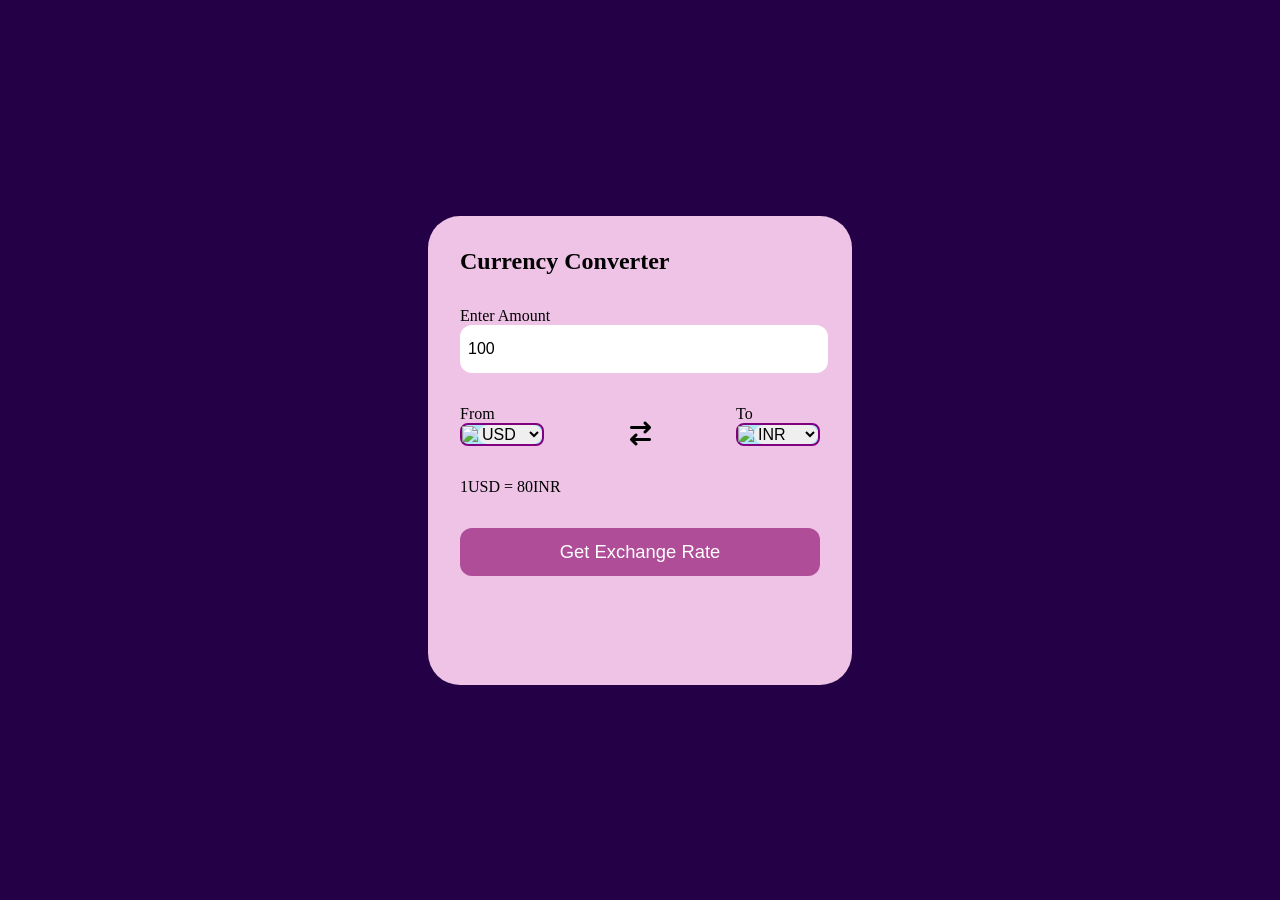
==== Currency_Converter/index.html @ 050fc7d0 "Added Currency Converter Project" ====
<!DOCTYPE html>
<html lang="en">
<head>
    <meta charset="UTF-8">
    <meta name="viewport" content="width=device-width, initial-scale=1.0">
    <title>Currency Converter</title>
    <link rel="stylesheet" href="style.css">
    <link rel="stylesheet" href="https://cdnjs.cloudflare.com/ajax/libs/font-awesome/6.5.1/css/all.min.css" integrity="sha512-DTOQO9RWCH3ppGqcWaEA1BIZOC6xxalwEsw9c2QQeAIftl+Vegovlnee1c9QX4TctnWMn13TZye+giMm8e2LwA==" crossorigin="anonymous" referrerpolicy="no-referrer" />
</head>
<body>
    <div class="container">
        <h2>Currency Converter</h2>
        <form>
            <div class="amount">

                <p>Enter Amount</p>
                <input value="100" type="text">
            </div>
            <div class="dropdown">
                <div class="from">
                    <p>From</p>
                    <div class="select-container">
                        <img src="https://flagsapi.com/US/flat/64.png">
                        <select name="from">
                            <!-- <option value="USD">USD</option>
                            <option value="INR">INR</option>
                            <option value="EUR">EUR</option>
                            <option value="AUD">AUD</option> -->
                        </select>
                    </div>
                </div>
                <i class="fa-solid fa-arrow-right-arrow-left"></i>

                <div class="to">
                    <p>To</p>
                    <div class="select-container">
                        <img src="https://flagsapi.com/IN/flat/64.png">
                        <select name="to">
                            <!-- <option value="USD">USD</option>
                            <option value="INR" selected>INR</option>
                            <option value="EUR">EUR</option>
                            <option value="AUD">AUD</option> -->
                        </select>
                    </div>
                </div>
            </div>
            <div class="msg">1USD = 80INR</div>
            <button>Get Exchange Rate</button>
        </form>
    </div>
    <script src="codes.js"></script>
    <script src="app.js"></script>
    
</body>
</html>
---- Currency_Converter/style.css ----
*{
    margin: 0;
    padding: 0;
}
body{
    display: flex;
    justify-content: center;
    align-items: center;
    min-height: 100vh;
    background-color: #240046; /*#e0aaff*/
}
.container{
    background-color: #efc3e6;
    padding: 2rem;
    border-radius: 2rem;
    min-height: 45vh;
    width: 40vh;
}
form{
    margin: 2rem 0 1rem 0;
}
form select,button,input{
    width: 100%;
    border: none;
    outline: none;
    border-radius: 0.75rem;
}
form input{
    font-size: 1rem;
    height: 3rem;
    padding-left: 0.5rem;
}
.dropdown{
    display: flex;
    justify-content: space-between;
    align-items: center;
    margin-top: 2rem;
}
.dropdown i{
    font-size: 1.5rem;
    margin-top: 1rem;
}
.select-container img{
    max-width: 2rem;
}
.select-container{
    display: flex;
    justify-content: center;
    align-items: center;
    width: 5rem;
    background-color: #ade8f4;
    border-radius: 0.5rem;
    border: 2px solid  purple;
}
.select-container select{
    font-size: 1rem;
}
.msg{
    margin: 2rem 0 2rem 0;
}
form button{
    height: 3rem;
    background-color: #af4d98;
    color: #fff;
    font-size: 1.15rem;
    cursor: pointer;
}
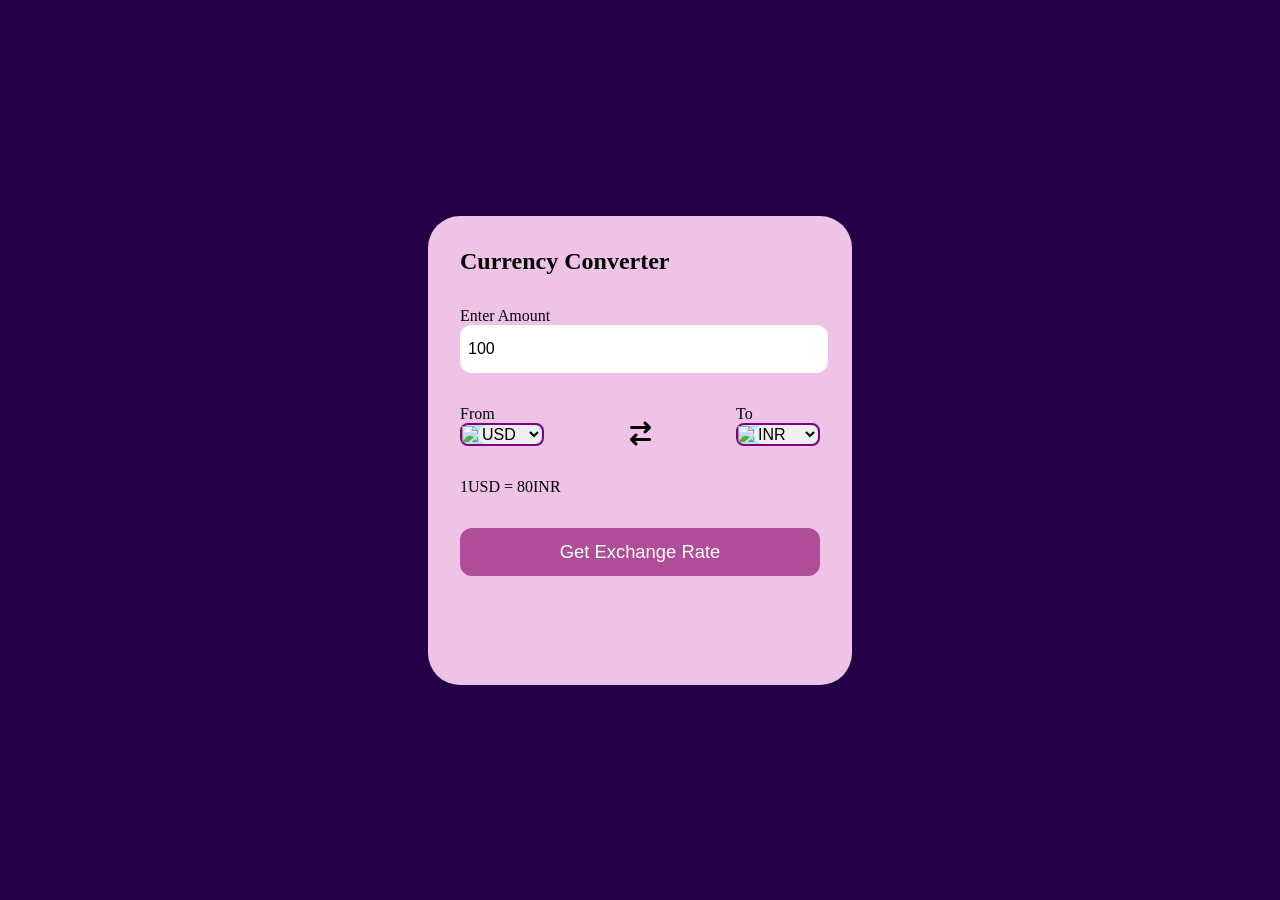
==== commit 528d854c: "Added favicon to currency converter project" ====
--- a/Currency_Converter/index.html
+++ b/Currency_Converter/index.html
@@ -6,6 +6,7 @@
     <title>Currency Converter</title>
     <link rel="stylesheet" href="style.css">
     <link rel="stylesheet" href="https://cdnjs.cloudflare.com/ajax/libs/font-awesome/6.5.1/css/all.min.css" integrity="sha512-DTOQO9RWCH3ppGqcWaEA1BIZOC6xxalwEsw9c2QQeAIftl+Vegovlnee1c9QX4TctnWMn13TZye+giMm8e2LwA==" crossorigin="anonymous" referrerpolicy="no-referrer" />
+    <link rel="icon" type="image/jpeg" href="favicon.png">
 </head>
 <body>
     <div class="container">
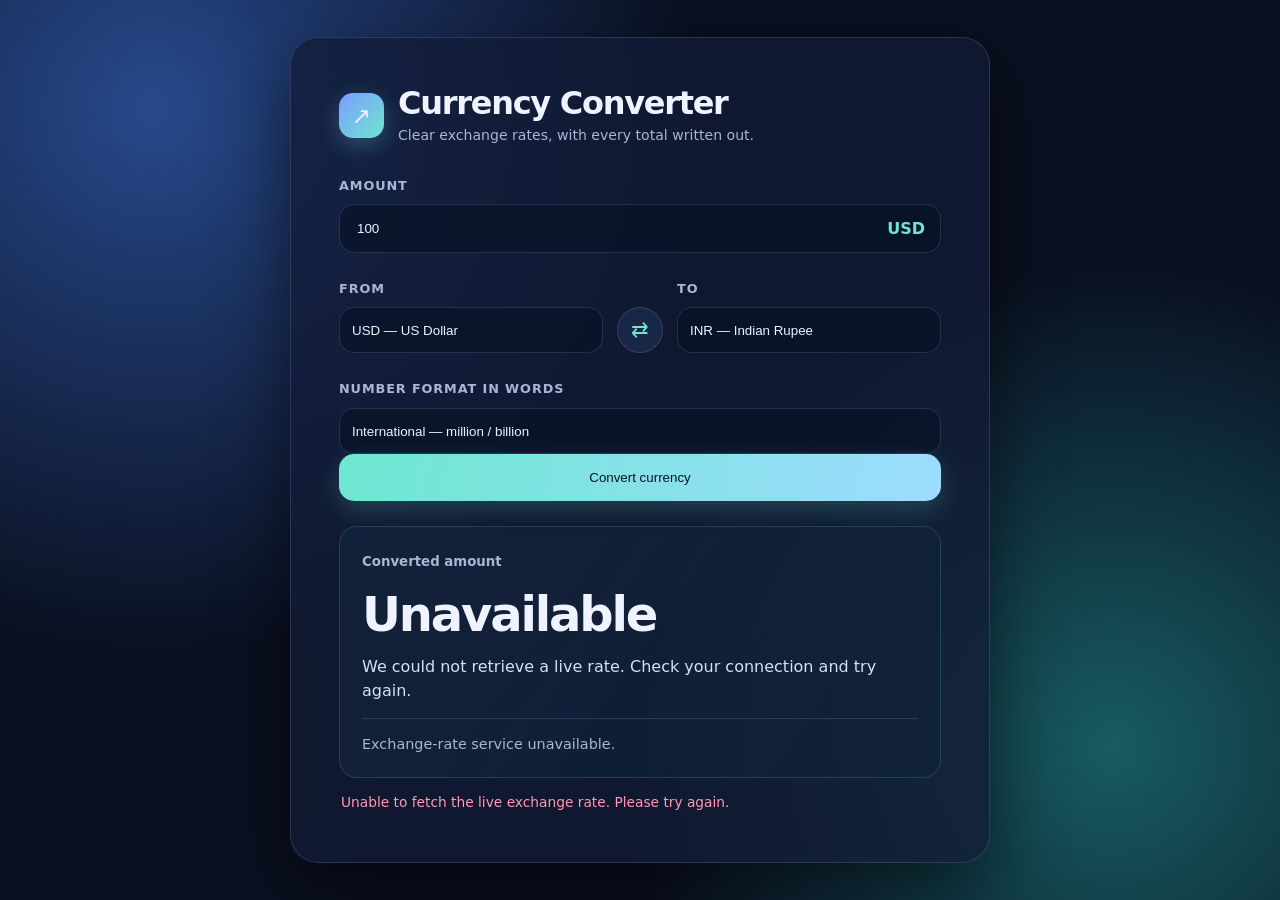
==== commit c418d16c: "Upgraded webpage by codex n readme file" ====
--- a/Currency_Converter/index.html
+++ b/Currency_Converter/index.html
@@ -1,4 +1,6 @@
-<!DOCTYPE html>
+<!-- previous code which depends on css, js file and this is done by apna college tutorial -->
+
+<!-- <!DOCTYPE html>
 <html lang="en">
 <head>
     <meta charset="UTF-8">
@@ -23,10 +25,10 @@
                     <div class="select-container">
                         <img src="https://flagsapi.com/US/flat/64.png">
                         <select name="from">
-                            <!-- <option value="USD">USD</option>
+                            <option value="USD">USD</option>
                             <option value="INR">INR</option>
                             <option value="EUR">EUR</option>
-                            <option value="AUD">AUD</option> -->
+                            <option value="AUD">AUD</option> 
                         </select>
                     </div>
                 </div>
@@ -37,10 +39,10 @@
                     <div class="select-container">
                         <img src="https://flagsapi.com/IN/flat/64.png">
                         <select name="to">
-                            <!-- <option value="USD">USD</option>
+                            <option value="USD">USD</option>
                             <option value="INR" selected>INR</option>
                             <option value="EUR">EUR</option>
-                            <option value="AUD">AUD</option> -->
+                            <option value="AUD">AUD</option> 
                         </select>
                     </div>
                 </div>
@@ -53,4 +55,59 @@
     <script src="app.js"></script>
     
 </body>
-</html>+</html> -->
+
+<!doctype html>
+<html lang="en">
+<head>
+  <meta charset="utf-8">
+  <meta name="viewport" content="width=device-width,initial-scale=1">
+  <meta name="theme-color" content="#111827">
+  <title>Currency Converter</title>
+  <style>
+    :root{--ink:#eef3ff;--muted:#aab6d2;--panel:rgba(18,28,54,.78);--line:rgba(180,201,255,.16);--accent:#6ee7d0;--accent2:#7c9cff;--danger:#ff9aaf}*{box-sizing:border-box}body{margin:0;min-width:320px;color:var(--ink);font:16px/1.5 Inter,ui-sans-serif,system-ui,-apple-system,"Segoe UI",sans-serif;background:#0a1020;min-height:100vh;display:grid;place-items:center;padding:28px;background-image:radial-gradient(circle at 12% 12%,#27498b 0,transparent 34rem),radial-gradient(circle at 87% 83%,#175b63 0,transparent 30rem)}
+    .app{width:min(100%,700px);padding:clamp(24px,5vw,48px);border:1px solid var(--line);background:var(--panel);box-shadow:0 24px 70px #0008;border-radius:28px;backdrop-filter:blur(20px)}.brand{display:flex;gap:14px;align-items:center;margin-bottom:30px}.mark{width:45px;height:45px;display:grid;place-items:center;border-radius:14px;font-size:23px;background:linear-gradient(135deg,var(--accent2),var(--accent));box-shadow:0 7px 22px #63b7d755}.brand h1{font-size:clamp(1.4rem,4vw,2rem);line-height:1.1;margin:0;letter-spacing:-.04em}.brand p{margin:4px 0 0;color:var(--muted);font-size:.88rem}.label{display:block;font-size:.8rem;font-weight:700;letter-spacing:.07em;text-transform:uppercase;color:var(--muted);margin:0 0 9px}.amount-box{position:relative}.amount-box input{width:100%;padding:16px 76px 16px 17px;border:1px solid var(--line);border-radius:15px;background:#08122699;color:var(--ink);font:700 clamp(1.4rem,4vw,2rem)/1.2 inherit;outline:none;transition:.2s}.amount-box input:focus,.currency:focus-within{border-color:var(--accent);box-shadow:0 0 0 4px #6ee7d023}.currency-code{position:absolute;right:16px;top:50%;transform:translateY(-50%);font-weight:800;color:var(--accent)}.choices{display:grid;grid-template-columns:1fr auto 1fr;gap:14px;align-items:end;margin:26px 0}.currency{border:1px solid var(--line);border-radius:15px;background:#08122699;padding:10px 12px;transition:.2s}.currency select{appearance:none;border:0;background:transparent;color:var(--ink);font:700 1rem inherit;width:100%;outline:0;cursor:pointer}.currency option{background:#101a30}.swap{width:46px;height:46px;border:1px solid var(--line);border-radius:50%;background:#192747;color:var(--accent);font-size:1.3rem;cursor:pointer;transition:.2s}.swap:hover{transform:rotate(180deg);background:#263a66}.convert{width:100%;border:0;border-radius:15px;padding:16px 20px;color:#071321;background:linear-gradient(100deg,var(--accent),#9ddcff);font:800 1rem inherit;cursor:pointer;box-shadow:0 9px 24px #6ee7d033;transition:.2s}.convert:hover{filter:brightness(1.08);transform:translateY(-1px)}.convert:disabled{cursor:wait;opacity:.65}.result{margin-top:25px;padding:22px;border-radius:18px;border:1px solid #6ee7d02b;background:linear-gradient(125deg,#152b427d,#102138a8)}.result small{color:var(--muted);font-weight:600}.total{font-size:clamp(1.7rem,6vw,3rem);font-weight:800;letter-spacing:-.045em;margin:5px 0;word-break:break-word}.words{margin:0;color:#d4e0fa}.rate{margin-top:15px;padding-top:15px;border-top:1px solid var(--line);color:var(--muted);font-size:.9rem}.status{min-height:22px;margin:14px 2px 0;color:var(--muted);font-size:.86rem}.status.error{color:var(--danger)}.sr-only{position:absolute;width:1px;height:1px;padding:0;margin:-1px;overflow:hidden;clip:rect(0,0,0,0);white-space:nowrap;border:0}@media(max-width:520px){body{padding:14px}.app{padding:24px 18px;border-radius:22px}.choices{grid-template-columns:1fr 42px 1fr;gap:7px}.swap{width:42px;height:42px}.currency{padding:9px}.currency select{font-size:.88rem}}
+  </style>
+</head>
+<body>
+  <main class="app" aria-labelledby="title">
+    <header class="brand"><div class="mark" aria-hidden="true">↗</div><div><h1 id="title">Currency Converter</h1><p>Clear exchange rates, with every total written out.</p></div></header>
+    <form id="converter" novalidate>
+      <label class="label" for="amount">Amount</label>
+      <div class="amount-box"><input id="amount" inputmode="decimal" autocomplete="off" value="100" aria-describedby="status"><span class="currency-code" id="inputCode">USD</span></div>
+      <div class="choices">
+        <div><label class="label" for="from">From</label><div class="currency"><select id="from" aria-label="Convert from currency"></select></div></div>
+        <button class="swap" type="button" id="swap" aria-label="Swap selected currencies" title="Swap currencies">⇄</button>
+        <div><label class="label" for="to">To</label><div class="currency"><select id="to" aria-label="Convert to currency"></select></div></div>
+      </div>
+      <label class="label" for="numbering">Number format in words</label>
+      <div class="currency"><select id="numbering" aria-label="Number format in words"><option value="international">International — million / billion</option><option value="indian">Indian — lakh / crore</option></select></div>
+      <button class="convert" id="convert" type="submit">Convert currency</button>
+    </form>
+    <section class="result" aria-live="polite" aria-atomic="true"><small>Converted amount</small><div class="total" id="total">—</div><p class="words" id="words">Enter an amount to see it in words.</p><div class="rate" id="rate">Live rate will appear here.</div></section>
+    <div class="status" id="status" role="status"></div>
+  </main>
+  <script>
+  (()=>{
+    // Original ExchangeRate-API endpoint retained; no API key is needed for this open endpoint.
+    const BASE_URL='https://open.er-api.com/v6/latest';
+    // Embedded country mapping makes this page independent of the old external codes.js dependency.
+    const countryList={USD:'US',INR:'IN',EUR:'EU',GBP:'GB',JPY:'JP',AUD:'AU',CAD:'CA',CNY:'CN',CHF:'CH',AED:'AE',SGD:'SG',NZD:'NZ',KRW:'KR',HKD:'HK',THB:'TH',MYR:'MY',IDR:'ID',PHP:'PH',ZAR:'ZA',BRL:'BR',MXN:'MX',SEK:'SE',NOK:'NO',DKK:'DK',PLN:'PL',TRY:'TR',SAR:'SA',QAR:'QA',KWD:'KW',BHD:'BH',OMR:'OM',EGP:'EG',PKR:'PK',BDT:'BD',LKR:'LK',NPR:'NP',VND:'VN',CZK:'CZ',HUF:'HU',RON:'RO',UAH:'UA',ILS:'IL'};
+    const names={USD:'US Dollar',INR:'Indian Rupee',EUR:'Euro',GBP:'British Pound',JPY:'Japanese Yen',AUD:'Australian Dollar',CAD:'Canadian Dollar',CNY:'Chinese Yuan',CHF:'Swiss Franc',AED:'UAE Dirham',SGD:'Singapore Dollar',NZD:'New Zealand Dollar',KRW:'South Korean Won',HKD:'Hong Kong Dollar',THB:'Thai Baht',MYR:'Malaysian Ringgit',IDR:'Indonesian Rupiah',PHP:'Philippine Peso',ZAR:'South African Rand',BRL:'Brazilian Real',MXN:'Mexican Peso',SEK:'Swedish Krona',NOK:'Norwegian Krone',DKK:'Danish Krone',PLN:'Polish Zloty',TRY:'Turkish Lira',SAR:'Saudi Riyal',QAR:'Qatari Riyal',KWD:'Kuwaiti Dinar',BHD:'Bahraini Dinar',OMR:'Omani Rial',EGP:'Egyptian Pound',PKR:'Pakistani Rupee',BDT:'Bangladeshi Taka',LKR:'Sri Lankan Rupee',NPR:'Nepalese Rupee',VND:'Vietnamese Dong',CZK:'Czech Koruna',HUF:'Hungarian Forint',RON:'Romanian Leu',UAH:'Ukrainian Hryvnia',ILS:'Israeli New Shekel'};
+    const currencyUnits={INR:'rupees',USD:'US dollars',EUR:'euros',GBP:'pounds',JPY:'yen',AUD:'Australian dollars',CAD:'Canadian dollars',CNY:'yuan',CHF:'Swiss francs',AED:'dirhams',SGD:'Singapore dollars',NZD:'New Zealand dollars',KRW:'won',HKD:'Hong Kong dollars',THB:'baht',MYR:'ringgit',IDR:'rupiah',PHP:'pesos',ZAR:'rand',BRL:'reais',MXN:'pesos',SEK:'kronor',NOK:'Norwegian kroner',DKK:'Danish kroner',PLN:'zloty',TRY:'lira',SAR:'riyals',QAR:'riyals',KWD:'dinars',BHD:'dinars',OMR:'rials',EGP:'Egyptian pounds',PKR:'Pakistani rupees',BDT:'taka',LKR:'Sri Lankan rupees',NPR:'Nepalese rupees',VND:'dong',CZK:'koruna',HUF:'forints',RON:'lei',UAH:'hryvnia',ILS:'shekels'};
+    const $=id=>document.getElementById(id), from=$('from'),to=$('to'),amount=$('amount'),total=$('total'),words=$('words'),rate=$('rate'),status=$('status'),button=$('convert'),numbering=$('numbering');
+    Object.keys(countryList).sort().forEach(code=>[from,to].forEach(s=>s.add(new Option(`${code} — ${names[code]||code}`,code))));from.value='USD';to.value='INR';
+    const formatter=(n,c)=>new Intl.NumberFormat(undefined,{style:'currency',currency:c,maximumFractionDigits:2}).format(n);
+    const underTwenty=['zero','one','two','three','four','five','six','seven','eight','nine','ten','eleven','twelve','thirteen','fourteen','fifteen','sixteen','seventeen','eighteen','nineteen'],tens=['','','twenty','thirty','forty','fifty','sixty','seventy','eighty','ninety'];
+    function smallWords(n){if(n<20)return underTwenty[n];if(n<100)return tens[Math.floor(n/10)]+(n%10?'-'+underTwenty[n%10]:'');return underTwenty[Math.floor(n/100)]+' hundred'+(n%100?' '+smallWords(n%100):'')}
+    function internationalWords(value){let n=Math.floor(Math.abs(value));if(!Number.isSafeInteger(n))return 'a very large amount';if(n===0)return 'zero';const scales=['','thousand','million','billion','trillion'];let out=[],i=0;while(n){let part=n%1000;if(part)out.unshift(smallWords(part)+(scales[i]?' '+scales[i]:''));n=Math.floor(n/1000);i++}return out.join(' ')}
+    function indianWords(value){let n=Math.floor(Math.abs(value));if(!Number.isSafeInteger(n))return 'a very large amount';if(n===0)return 'zero';const groups=[[10000000,'crore'],[100000,'lakh'],[1000,'thousand'],[1,'']];let out=[];for(const [size,label] of groups){const part=Math.floor(n/size);if(part){out.push(smallWords(part)+(label?' '+label:''));n%=size}}return out.join(' ')}
+    function amountInWords(value,currency){const phrase=(numbering.value==='indian'?indianWords:internationalWords)(value);return `${phrase} ${currencyUnits[currency]||currency}.`;}
+    function setStatus(msg,error=false){status.textContent=msg;status.className='status'+(error?' error':'')}
+    function sanitize(){const raw=amount.value.replace(/,/g,'').trim(), n=Number(raw);if(!raw||!Number.isFinite(n)||n<0)throw Error('Enter a valid amount of zero or more.');return n}
+    async function convert(){let input;try{input=sanitize()}catch(e){setStatus(e.message,true);return}button.disabled=true;button.textContent='Fetching live rate…';setStatus('Updating exchange rate…');try{const response=await fetch(`${BASE_URL}/${from.value}`);if(!response.ok)throw Error();const data=await response.json();const r=data.rates?.[to.value];if(!data.result||!r)throw Error();const result=input*r;total.textContent=formatter(result,to.value);words.textContent=amountInWords(result,to.value);rate.textContent=`1 ${from.value} = ${new Intl.NumberFormat(undefined,{maximumSignificantDigits:8}).format(r)} ${to.value} · Live ExchangeRate-API rate`;setStatus('Rate updated successfully.');}catch{total.textContent='Unavailable';words.textContent='We could not retrieve a live rate. Check your connection and try again.';rate.textContent='Exchange-rate service unavailable.';setStatus('Unable to fetch the live exchange rate. Please try again.',true)}finally{button.disabled=false;button.textContent='Convert currency'}}
+    $('converter').addEventListener('submit',e=>{e.preventDefault();convert()});$('swap').addEventListener('click',()=>{[from.value,to.value]=[to.value,from.value];$('inputCode').textContent=from.value;convert()});from.addEventListener('change',()=>{$('inputCode').textContent=from.value});to.addEventListener('change',convert);numbering.addEventListener('change',convert);amount.addEventListener('keydown',e=>{if(e.key==='Enter')convert()});convert();
+  })();
+  </script>
+</body>
+</html>
